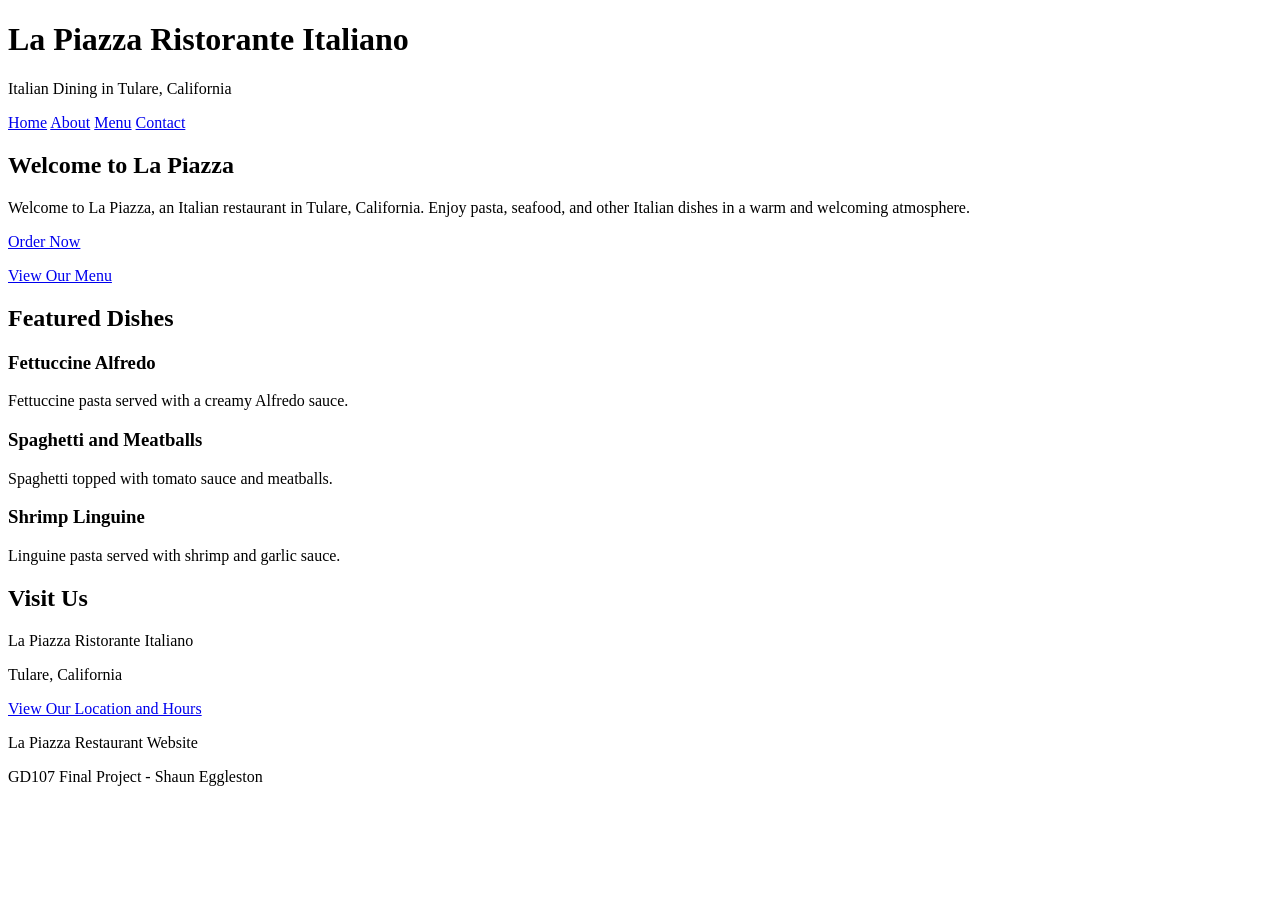
==== index.html @ 2dc624f2 "Create index.html" ====
<!DOCTYPE html>
<html lang="en">
<head>
  <meta charset="UTF-8">
  <meta name="viewport" content="width=device-width, initial-scale=1.0">
  <title>Home | La Piazza Ristorante Italiano</title>
</head>

<body>
  <header>
    <h1>La Piazza Ristorante Italiano</h1>
    <p>Italian Dining in Tulare, California</p>

    <nav aria-label="Main navigation">
      <a href="index.html">Home</a>
      <a href="about.html">About</a>
      <a href="menu.html">Menu</a>
      <a href="contact.html">Contact</a>
    </nav>
  </header>

  <main>
    <section>
      <h2>Welcome to La Piazza</h2>
      <p>
        Welcome to La Piazza, an Italian restaurant
        in Tulare, California. Enjoy pasta, seafood,
        and other Italian dishes in a warm and
        welcoming atmosphere.
      </p>

      <p>
        <a href="https://www.lapiazzarest.com">
          Order Now
        </a>
      </p>

      <p>
        <a href="menu.html">View Our Menu</a>
      </p>
    </section>

    <section>
      <h2>Featured Dishes</h2>

      <article>
        <h3>Fettuccine Alfredo</h3>
        <p>
          Fettuccine pasta served with a creamy
          Alfredo sauce.
        </p>
      </article>

      <article>
        <h3>Spaghetti and Meatballs</h3>
        <p>
          Spaghetti topped with tomato sauce
          and meatballs.
        </p>
      </article>

      <article>
        <h3>Shrimp Linguine</h3>
        <p>
          Linguine pasta served with shrimp
          and garlic sauce.
        </p>
      </article>
    </section>

    <section>
      <h2>Visit Us</h2>
      <p>La Piazza Ristorante Italiano</p>
      <p>Tulare, California</p>
      <p>
        <a href="contact.html">
          View Our Location and Hours
        </a>
      </p>
    </section>
  </main>

  <footer>
    <p>La Piazza Restaurant Website</p>
    <p>GD107 Final Project - Shaun Eggleston</p>
  </footer>
</body>
</html>
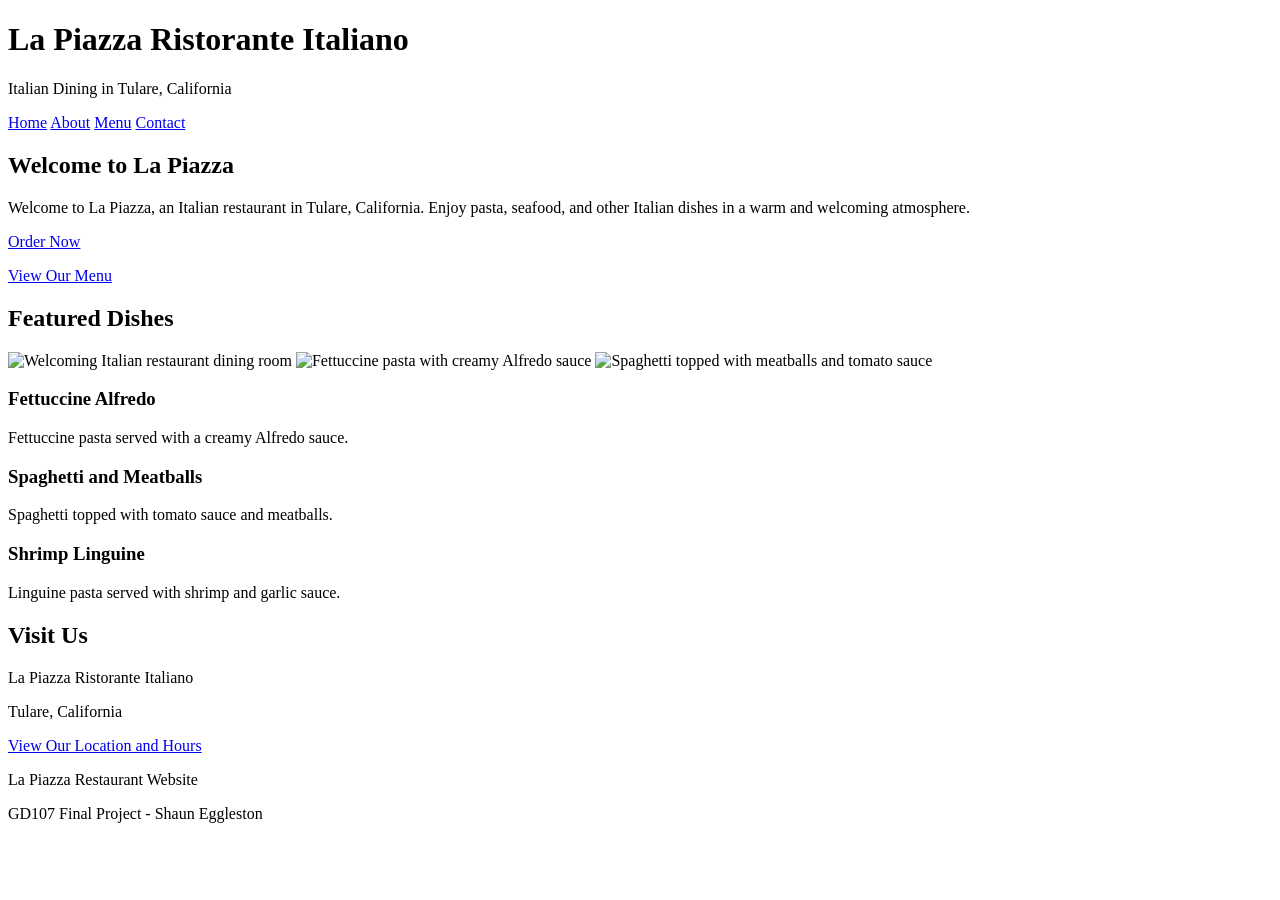
==== commit c43c7a61: "Update index.html" ====
--- a/index.html
+++ b/index.html
@@ -42,7 +42,17 @@
 
     <section>
       <h2>Featured Dishes</h2>
+<img src="images/restaurant.jpg"
+     alt="Welcoming Italian restaurant dining room"
+     width="400">
 
+<img src="images/fettuccine.jpg"
+     alt="Fettuccine pasta with creamy Alfredo sauce"
+     width="300">
+
+<img src="images/spaghetti.jpg"
+     alt="Spaghetti topped with meatballs and tomato sauce"
+     width="300">
       <article>
         <h3>Fettuccine Alfredo</h3>
         <p>
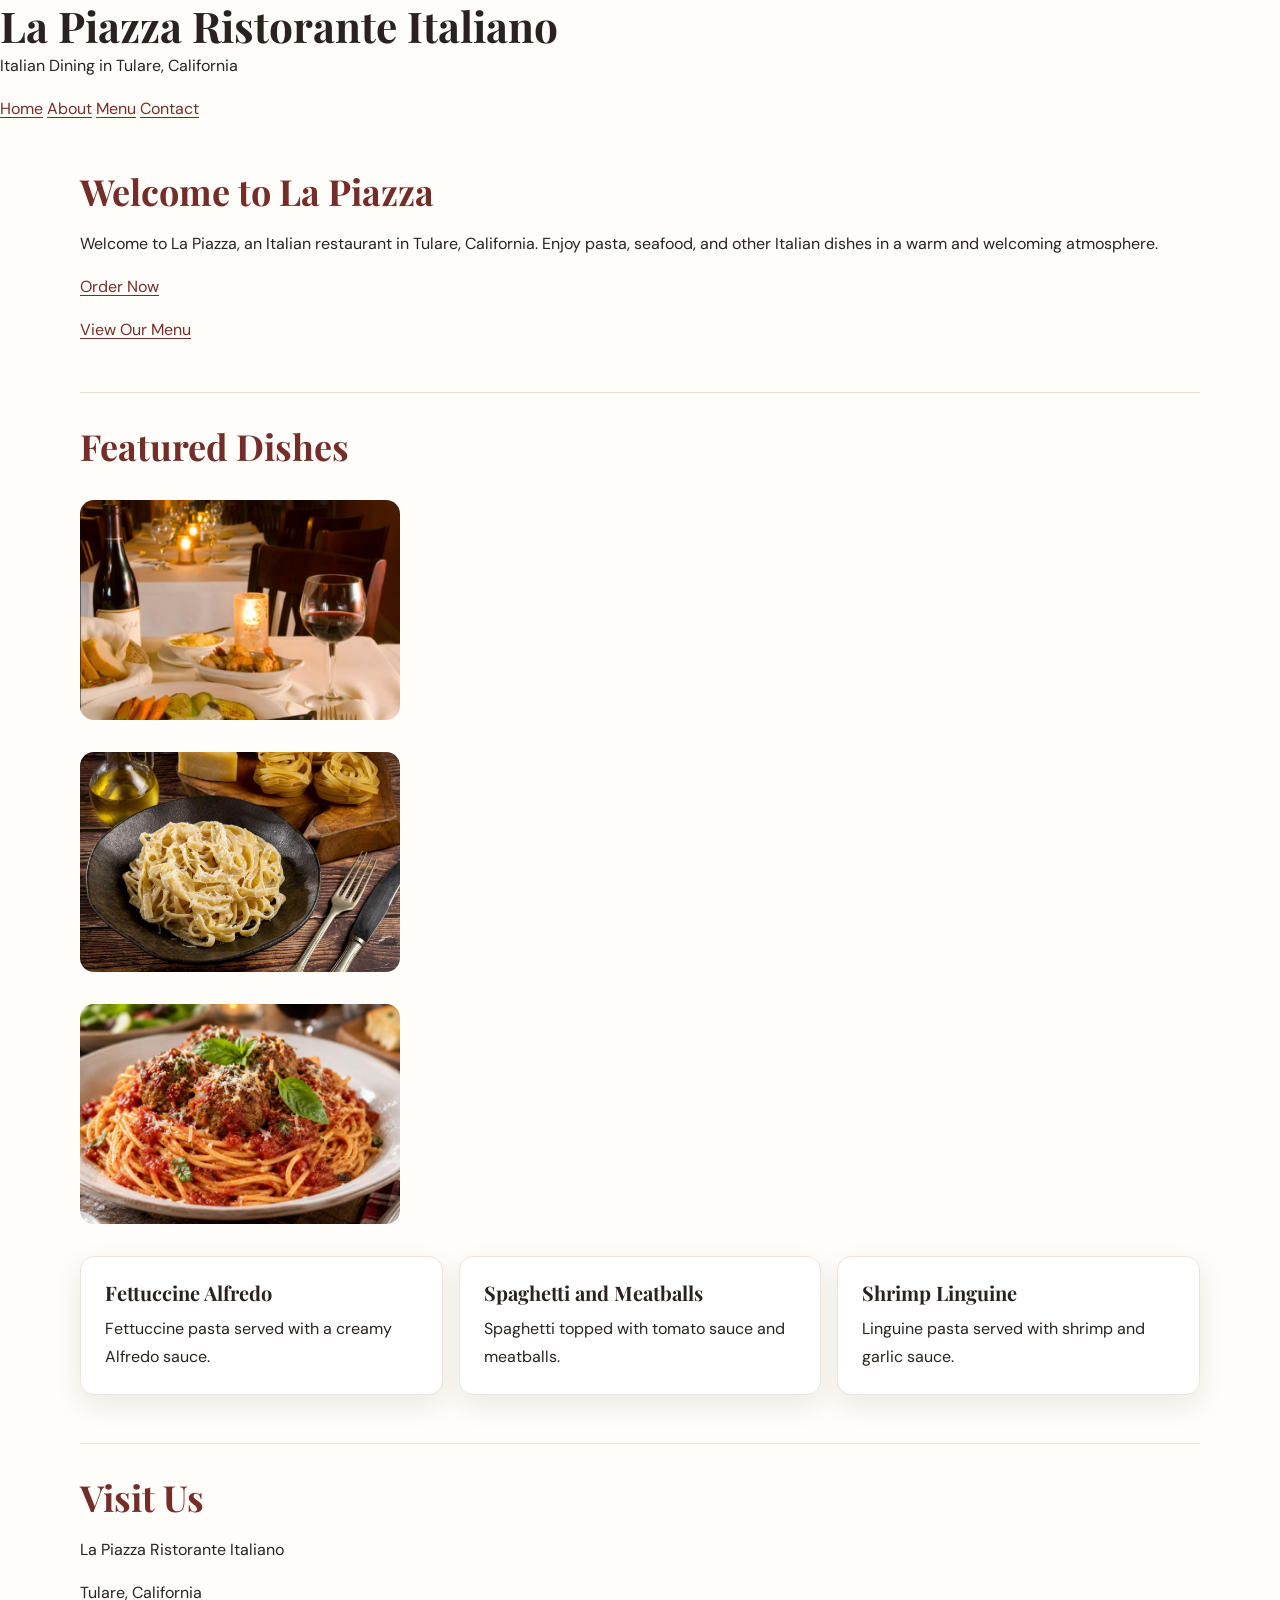
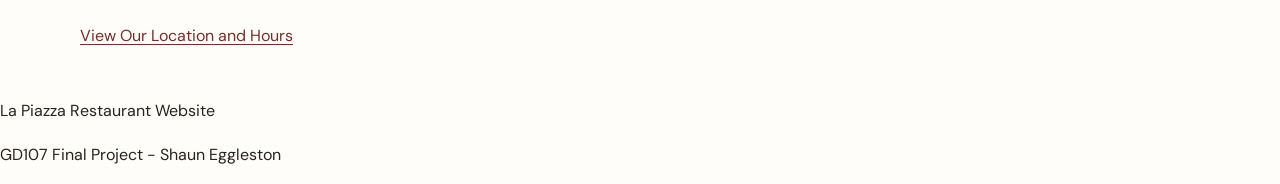
==== commit 8c80b124: "Update index.html" ====
--- a/index.html
+++ b/index.html
@@ -5,7 +5,7 @@
   <meta name="viewport" content="width=device-width, initial-scale=1.0">
   <title>Home | La Piazza Ristorante Italiano</title>
 </head>
-
+<link rel="stylesheet" href="styles.css">
 <body>
   <header>
     <h1>La Piazza Ristorante Italiano</h1>
--- a/styles.css
+++ b/styles.css
@@ -0,0 +1,79 @@
+/* La Piazza — Part 3 responsive styles. Adjust variables to match Part 1 style guide. */
+@import url('https://fonts.googleapis.com/css2?family=DM+Sans:wght@400;500;600;700&family=Playfair+Display:wght@500;600;700&display=swap');
+:root {
+  --primary: #742e2a;
+  --primary-dark: #52211e;
+  --secondary: #f4e9d8;
+  --accent: #b68b46;
+  --background: #fffdf9;
+  --surface: #ffffff;
+  --text: #29221e;
+  --muted: #605750;
+  --radius: 14px;
+  --shadow: 0 10px 28px rgba(45, 31, 25, .09);
+  --space-1: .5rem;
+  --space-2: 1rem;
+  --space-3: 1.5rem;
+  --space-4: 2rem;
+  --space-5: 3rem;
+}
+* { box-sizing: border-box; }
+html { scroll-behavior: smooth; }
+body { margin: 0; background: var(--background); color: var(--text); font: 400 1rem/1.7 'DM Sans', Arial, sans-serif; }
+img, iframe { max-width: 100%; }
+img { display: block; height: auto; border-radius: var(--radius); }
+a { color: var(--primary); text-underline-offset: 3px; }
+a:hover { color: var(--primary-dark); }
+a:focus-visible, button:focus-visible { outline: 3px solid var(--accent); outline-offset: 4px; }
+h1, h2, h3 { font-family: 'Playfair Display', Georgia, serif; line-height: 1.22; }
+h1 { margin: 0; font-size: clamp(1.75rem, 4vw, 2.65rem); }
+h2 { margin: 0 0 var(--space-2); font-size: clamp(1.65rem, 3vw, 2.25rem); color: var(--primary); }
+h3 { margin: 0 0 .6rem; font-size: 1.25rem; }
+p { margin: 0 0 1rem; }
+/* Header and navigation */
+.site-header { background: var(--primary-dark); color: #fff; padding: var(--space-3) max(1rem, calc((100vw - 1120px) / 2)); position: relative; }
+.site-header > p { margin: .3rem 0 0; color: var(--secondary); }
+.site-nav { display: flex; flex-direction: column; gap: 0; max-height: 0; opacity: 0; visibility: hidden; overflow: hidden; transition: max-height .3s ease, opacity .25s ease, visibility .25s ease; }
+.site-nav.is-open { max-height: 300px; opacity: 1; visibility: visible; margin-top: 1rem; }
+.site-nav a { color: white; text-decoration: none; padding: .75rem 1rem; border-radius: 8px; font-weight: 600; }
+.site-nav a:hover, .site-nav a[aria-current='page'] { background: rgba(255,255,255,.15); }
+.menu-toggle { position: absolute; right: 1rem; top: 1.5rem; width: 46px; height: 46px; padding: 12px 10px; border: 1px solid rgba(255,255,255,.6); border-radius: 8px; background: transparent; cursor: pointer; display: flex; flex-direction: column; justify-content: space-around; }
+.menu-toggle span { display: block; height: 2px; width: 100%; background: #fff; transition: transform .25s ease, opacity .2s ease; }
+.menu-toggle[aria-expanded='true'] span:first-child { transform: translateY(7px) rotate(45deg); }
+.menu-toggle[aria-expanded='true'] span:nth-child(2) { opacity: 0; }
+.menu-toggle[aria-expanded='true'] span:last-child { transform: translateY(-7px) rotate(-45deg); }
+/* Content and cards */
+main { width: min(100% - 2rem, 1120px); margin: var(--space-5) auto; }
+main > section { margin-bottom: var(--space-5); }
+main > section:not(:first-child) { padding-top: var(--space-4); border-top: 1px solid #eaded1; }
+main > section > img { display: inline-block; width: min(100%, 320px); height: 220px; object-fit: cover; margin: 0 1rem 1rem 0; vertical-align: top; }
+main > img { display: inline-block; width: min(100%, 320px); height: 220px; object-fit: cover; margin: 0 1rem 1rem 0; vertical-align: top; }
+section > article { background: var(--surface); border: 1px solid #eee4db; border-radius: var(--radius); box-shadow: var(--shadow); padding: var(--space-3); margin: 0 0 var(--space-2); }
+section > article p:last-child { margin-bottom: 0; }
+/* Calls to action: add .button / .button-secondary to relevant anchors */
+.button, .button-secondary { display: inline-flex; justify-content: center; align-items: center; min-height: 46px; padding: .7rem 1.3rem; margin: .25rem .5rem .25rem 0; border-radius: 8px; font-weight: 700; text-decoration: none; transition: transform .15s ease, background .15s ease; }
+.button { color: #fff; background: var(--primary); }
+.button:hover { color: #fff; background: var(--primary-dark); transform: translateY(-2px); }
+.button-secondary { color: var(--primary); background: var(--secondary); border: 1px solid var(--primary); }
+.button-secondary:hover { background: #e9d6bd; transform: translateY(-2px); }
+address { font-style: normal; }
+iframe { display: block; width: 100%; max-width: 700px; border: 0; border-radius: var(--radius); }
+.site-footer { padding: var(--space-4) 1rem; text-align: center; color: #fff; background: var(--primary-dark); }
+.site-footer p { margin: .1rem 0; }
+/* Tablet: room for two-column cards */
+@media (min-width: 768px) {
+  .site-header { padding-top: var(--space-4); padding-bottom: var(--space-4); }
+  .menu-toggle { display: none; }
+  .site-nav, .site-nav.is-open { display: flex; flex-direction: row; flex-wrap: wrap; align-items: center; gap: .35rem; max-height: none; opacity: 1; visibility: visible; overflow: visible; margin-top: var(--space-2); }
+  main section:has(> article) { display: grid; grid-template-columns: repeat(2, minmax(0,1fr)); gap: var(--space-2); align-items: start; }
+  main section:has(> article) > h2, main section:has(> article) > img, main section:has(> article) > p { grid-column: 1 / -1; }
+  section > article { margin: 0; }
+}
+/* Desktop: three-column menu and feature cards */
+@media (min-width: 1025px) {
+  main section:has(> article) { grid-template-columns: repeat(3, minmax(0,1fr)); }
+  .site-header { display: grid; grid-template-columns: 1fr auto; align-items: center; }
+  .site-header > p { grid-column: 1; }
+  .site-nav, .site-nav.is-open { grid-column: 2; grid-row: 1 / 3; margin-top: 0; }
+}
+@media (prefers-reduced-motion: reduce) { *, *::before, *::after { scroll-behavior: auto !important; transition-duration: .01ms !important; } }
